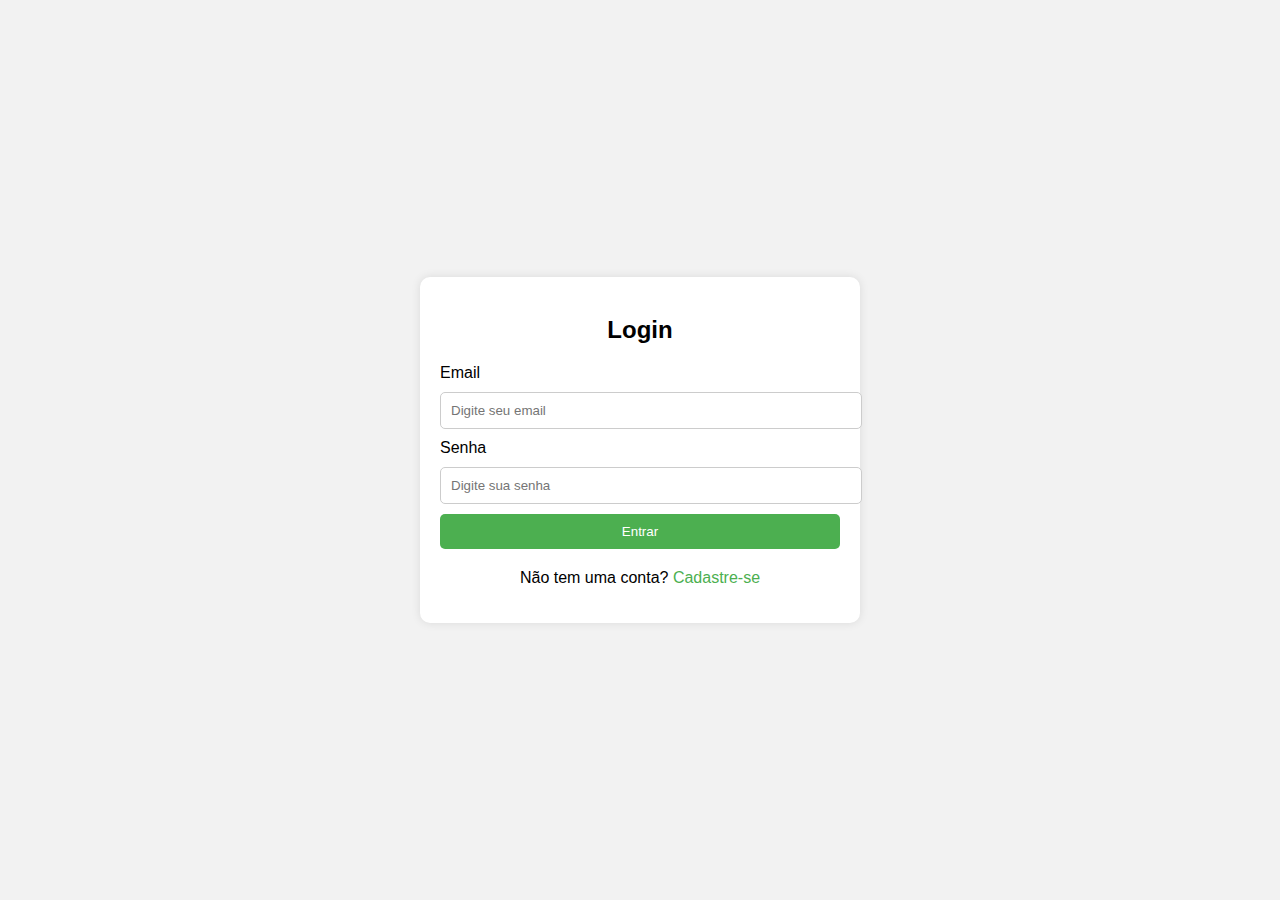
==== telaLogin/index.html @ 9f5f006c "First Version" ====
<!DOCTYPE html>
<html lang="pt-br">
<head>
    <meta charset="UTF-8">
    <meta name="viewport" content="width=device-width, initial-scale=1.0">
    <title>Página de Login</title>
    <link rel="stylesheet" href="login.css">
</head>
<body>
    <div class="login-container">
        <h2>Login</h2>
        <form id="loginForm">
            <label for="email">Email</label>
            <input type="email" id="email" placeholder="Digite seu email" required>
            
            <label for="password">Senha</label>
            <input type="password" id="password" placeholder="Digite sua senha" required>
            
            <button type="submit">Entrar</button>
        </form>
        <div class="register-link">
            <p>Não tem uma conta? <a href="/telaCadastro/cadastro.html">Cadastre-se</a></p>
        </div>
        <p id="error-message" class="error-message"></p>
    </div>

    <script src="login.js"></script>
</body>
</html>
---- telaLogin/login.css ----
body {
    font-family: Arial, sans-serif;
    background-color: #f2f2f2;
    margin: 0;
    padding: 0;
    display: flex;
    justify-content: center;
    align-items: center;
    height: 100vh;
}

.login-container {
    background-color: white;
    padding: 20px;
    border-radius: 10px;
    box-shadow: 0 0 10px rgba(0, 0, 0, 0.1);
    max-width: 400px;
    width: 100%;
}

.login-container h2 {
    text-align: center;
    margin-bottom: 20px;
}

.login-container input[type="email"],
.login-container input[type="password"] {
    width: 100%;
    padding: 10px;
    margin: 10px 0;
    border: 1px solid #ccc;
    border-radius: 5px;
}

.login-container button {
    width: 100%;
    padding: 10px;
    background-color: #4CAF50;
    color: white;
    border: none;
    border-radius: 5px;
    cursor: pointer;
}

.login-container button:hover {
    background-color: #45a049;
}

.register-link {
    display: block;
    text-align: center;
    margin-top: 20px;
}

.register-link a {
    color: #4CAF50;
    text-decoration: none;
}

.register-link a:hover {
    text-decoration: underline;
}
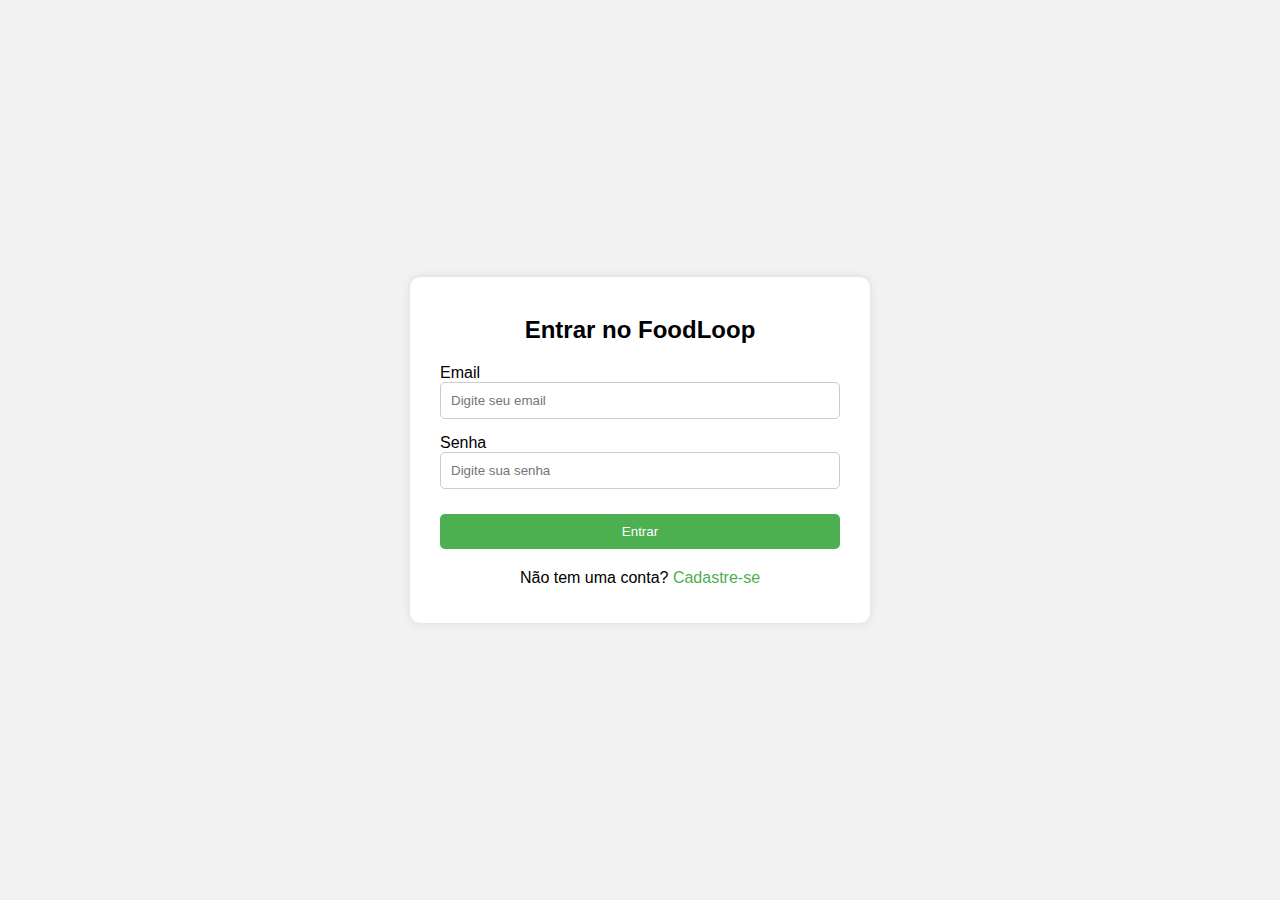
==== commit fd36659c: "Modificações no design e alinhamento das palavras" ====
--- a/telaLogin/index.html
+++ b/telaLogin/index.html
@@ -8,7 +8,7 @@
 </head>
 <body>
     <div class="login-container">
-        <h2>Login</h2>
+        <h2>Entrar no FoodLoop</h2>
         <form id="loginForm">
             <label for="email">Email</label>
             <input type="email" id="email" placeholder="Digite seu email" required>
--- a/telaLogin/login.css
+++ b/telaLogin/login.css
@@ -11,7 +11,7 @@
 
 .login-container {
     background-color: white;
-    padding: 20px;
+    padding: 20px 30px;
     border-radius: 10px;
     box-shadow: 0 0 10px rgba(0, 0, 0, 0.1);
     max-width: 400px;
@@ -25,21 +25,25 @@
 
 .login-container input[type="email"],
 .login-container input[type="password"] {
-    width: 100%;
+    width: 100%; /* Garante que ocupe 100% da largura do container */
     padding: 10px;
-    margin: 10px 0;
+    margin-bottom: 15px; /* Ajusta o espaçamento inferior */
     border: 1px solid #ccc;
     border-radius: 5px;
+    box-sizing: border-box; /* Inclui o padding e a borda no cálculo de largura */
 }
 
 .login-container button {
-    width: 100%;
+    width: 100%; /* Garante que o botão ocupe toda a largura do container */
     padding: 10px;
     background-color: #4CAF50;
     color: white;
     border: none;
     border-radius: 5px;
     cursor: pointer;
+    text-align: center;
+    margin-top: 10px; /* Adiciona um pequeno espaçamento acima do botão */
+    box-sizing: border-box;
 }
 
 .login-container button:hover {
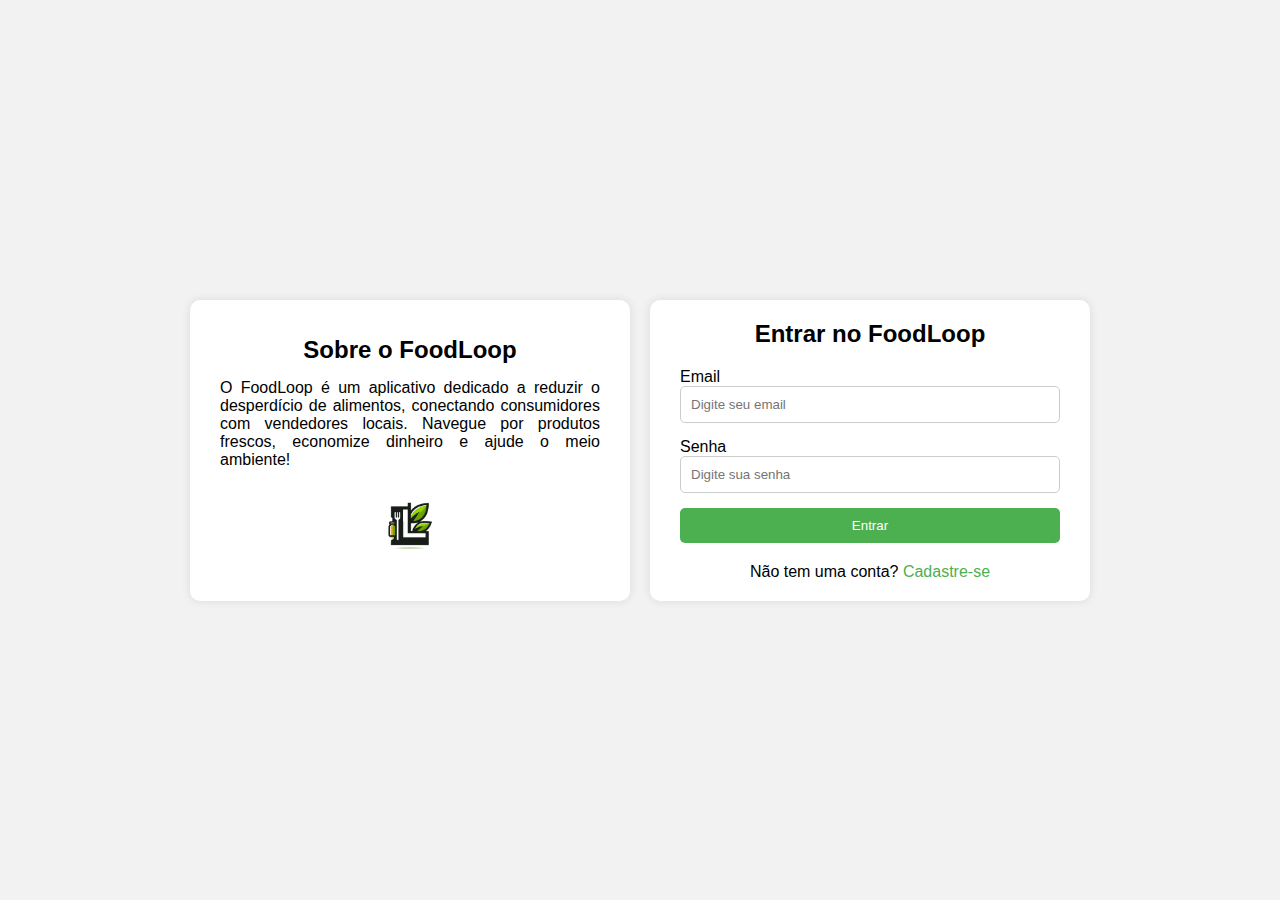
==== commit c3009f9a: "Adição de logo e texto sobre nós" ====
--- a/telaLogin/index.html
+++ b/telaLogin/index.html
@@ -3,27 +3,36 @@
 <head>
     <meta charset="UTF-8">
     <meta name="viewport" content="width=device-width, initial-scale=1.0">
-    <title>Página de Login</title>
+    <title>FoodLoop - Login</title>
+    <link rel="icon" type="image/png" href="assets/favicon.png">
+    <link rel="icon" type="image/png" sizes="64x64" href="../fotos/FoodLoop Logo 2.png">
     <link rel="stylesheet" href="login.css">
 </head>
 <body>
-    <div class="login-container">
-        <h2>Entrar no FoodLoop</h2>
-        <form id="loginForm">
-            <label for="email">Email</label>
-            <input type="email" id="email" placeholder="Digite seu email" required>
-            
-            <label for="password">Senha</label>
-            <input type="password" id="password" placeholder="Digite sua senha" required>
-            
-            <button type="submit">Entrar</button>
-        </form>
-        <div class="register-link">
-            <p>Não tem uma conta? <a href="/telaCadastro/cadastro.html">Cadastre-se</a></p>
+    <div class="container">
+        <div class="info-container">
+            <h2>Sobre o FoodLoop</h2>
+            <p>O FoodLoop é um aplicativo dedicado a reduzir o desperdício de alimentos, conectando consumidores com vendedores locais. Navegue por produtos frescos, economize dinheiro e ajude o meio ambiente!</p>
+            <img src="../fotos/FoodLoop Logo 2.png" alt="Logo do FoodLoop" class="logo">
         </div>
-        <p id="error-message" class="error-message"></p>
+        
+        <div class="login-container">
+            <h2>Entrar no FoodLoop</h2>
+            <form id="loginForm">
+                <label for="email">Email</label>
+                <input type="email" id="email" placeholder="Digite seu email" required>
+                
+                <label for="password">Senha</label>
+                <input type="password" id="password" placeholder="Digite sua senha" required>
+                
+                <button type="submit">Entrar</button>
+            </form>
+            <div class="register-link">
+                <p>Não tem uma conta? <a href="/telaCadastro/cadastro.html">Cadastre-se</a></p>
+            </div>
+            <p id="error-message" class="error-message"></p>
+        </div>
     </div>
-
     <script src="login.js"></script>
 </body>
 </html>
--- a/telaLogin/login.css
+++ b/telaLogin/login.css
@@ -1,21 +1,53 @@
+/* Reset básico */
+* {
+    box-sizing: border-box;
+    margin: 0;
+    padding: 0;
+}
+
 body {
     font-family: Arial, sans-serif;
     background-color: #f2f2f2;
-    margin: 0;
-    padding: 0;
     display: flex;
     justify-content: center;
     align-items: center;
     height: 100vh;
 }
 
-.login-container {
+.container {
+    display: flex;
+    flex-direction: row;
+    gap: 20px;
+    width: 90%;
+    max-width: 900px;
+}
+
+/* Login e Informações sobre o site */
+.login-container, .info-container {
     background-color: white;
     padding: 20px 30px;
     border-radius: 10px;
     box-shadow: 0 0 10px rgba(0, 0, 0, 0.1);
-    max-width: 400px;
-    width: 100%;
+    flex: 1;
+}
+
+/* Estilo para o conteúdo da info-container */
+.info-container {
+    display: flex;
+    flex-direction: column;
+    justify-content: center;
+    text-align: justify;
+}
+
+.info-container h2 {
+    margin-bottom: 15px;
+    text-align: center;
+}
+
+.info-container .logo {
+    display: block;
+    margin: 15px auto 0;
+    max-width: 80px;
 }
 
 .login-container h2 {
@@ -25,25 +57,21 @@
 
 .login-container input[type="email"],
 .login-container input[type="password"] {
-    width: 100%; /* Garante que ocupe 100% da largura do container */
+    width: 100%;
     padding: 10px;
-    margin-bottom: 15px; /* Ajusta o espaçamento inferior */
+    margin-bottom: 15px;
     border: 1px solid #ccc;
     border-radius: 5px;
-    box-sizing: border-box; /* Inclui o padding e a borda no cálculo de largura */
 }
 
 .login-container button {
-    width: 100%; /* Garante que o botão ocupe toda a largura do container */
+    width: 100%;
     padding: 10px;
     background-color: #4CAF50;
     color: white;
     border: none;
     border-radius: 5px;
     cursor: pointer;
-    text-align: center;
-    margin-top: 10px; /* Adiciona um pequeno espaçamento acima do botão */
-    box-sizing: border-box;
 }
 
 .login-container button:hover {
@@ -64,3 +92,11 @@
 .register-link a:hover {
     text-decoration: underline;
 }
+
+/* Responsividade */
+@media (max-width: 768px) {
+    .container {
+        flex-direction: column;
+        align-items: center;
+    }
+}
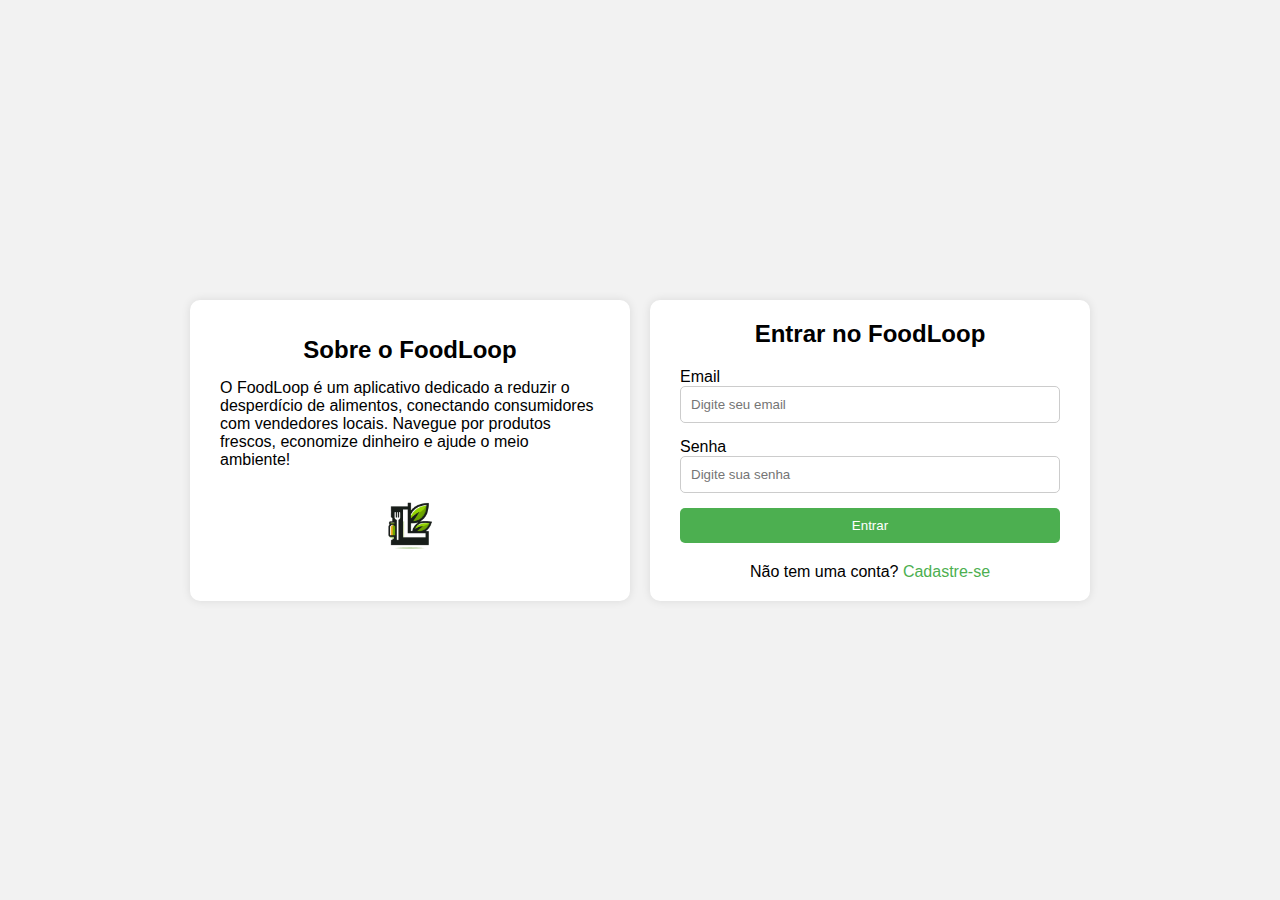
==== commit 43006558: "correcao de bugs, adicao de novas funcoes" ====
--- a/telaLogin/index.html
+++ b/telaLogin/index.html
@@ -4,9 +4,118 @@
     <meta charset="UTF-8">
     <meta name="viewport" content="width=device-width, initial-scale=1.0">
     <title>FoodLoop - Login</title>
-    <link rel="icon" type="image/png" href="assets/favicon.png">
     <link rel="icon" type="image/png" sizes="64x64" href="../fotos/FoodLoop Logo 2.png">
-    <link rel="stylesheet" href="login.css">
+    <style>
+        /* Reset básico */
+        * {
+            box-sizing: border-box;
+            margin: 0;
+            padding: 0;
+        }
+
+        body {
+            font-family: Arial, sans-serif;
+            background-color: #f2f2f2;
+            display: flex;
+            justify-content: center;
+            align-items: center;
+            height: 100vh;
+        }
+
+        .container {
+            display: flex;
+            flex-direction: row;
+            gap: 20px;
+            width: 90%;
+            max-width: 900px;
+        }
+
+        /* Login e Informações sobre o site */
+        .login-container, .info-container {
+            background-color: white;
+            padding: 20px 30px;
+            border-radius: 10px;
+            box-shadow: 0 0 10px rgba(0, 0, 0, 0.1);
+            flex: 1;
+        }
+
+        /* Estilo para o conteúdo da info-container */
+        .info-container {
+            display: flex;
+            flex-direction: column;
+            justify-content: center;
+            text-align: left;
+        }
+
+        .info-container h2 {
+            margin-bottom: 15px;
+            text-align: center;
+        }
+
+        .info-container .logo {
+            display: block;
+            margin: 15px auto 0;
+            max-width: 80px;
+        }
+
+        .login-container h2 {
+            text-align: center;
+            margin-bottom: 20px;
+        }
+
+        .login-container input[type="email"],
+        .login-container input[type="password"] {
+            width: 100%;
+            padding: 10px;
+            margin-bottom: 15px;
+            border: 1px solid #ccc;
+            border-radius: 5px;
+        }
+
+        .login-container button {
+            width: 100%;
+            padding: 10px;
+            background-color: #4CAF50;
+            color: white;
+            border: none;
+            border-radius: 5px;
+            cursor: pointer;
+        }
+
+        .login-container button:hover {
+            background-color: #45a049;
+        }
+
+        .register-link {
+            display: block;
+            text-align: center;
+            margin-top: 20px;
+        }
+
+        .register-link a {
+            color: #4CAF50;
+            text-decoration: none;
+        }
+
+        .register-link a:hover {
+            text-decoration: underline;
+        }
+
+        .error-message {
+            color: red;
+            text-align: center;
+            margin-top: 10px;
+            display: none;
+        }
+
+        /* Responsividade */
+        @media (max-width: 768px) {
+            .container {
+                flex-direction: column;
+                align-items: center;
+            }
+        }
+    </style>
 </head>
 <body>
     <div class="container">
@@ -15,7 +124,7 @@
             <p>O FoodLoop é um aplicativo dedicado a reduzir o desperdício de alimentos, conectando consumidores com vendedores locais. Navegue por produtos frescos, economize dinheiro e ajude o meio ambiente!</p>
             <img src="../fotos/FoodLoop Logo 2.png" alt="Logo do FoodLoop" class="logo">
         </div>
-        
+
         <div class="login-container">
             <h2>Entrar no FoodLoop</h2>
             <form id="loginForm">
@@ -33,6 +142,28 @@
             <p id="error-message" class="error-message"></p>
         </div>
     </div>
-    <script src="login.js"></script>
+    <script>
+        // Dados estáticos para email e senha predefinidos
+        const predefinedEmail = "admin@exemplo.com";
+        const predefinedPassword = "admin123";
+
+        document.getElementById('loginForm').addEventListener('submit', function(event) {
+            event.preventDefault(); // Previne o comportamento padrão do form
+
+            const email = document.getElementById('email').value;
+            const password = document.getElementById('password').value;
+            const errorMessage = document.getElementById('error-message');
+
+            // Verifica se o email e senha estão corretos
+            if (email === predefinedEmail && password === predefinedPassword) {
+                // Redireciona para a página inicial se o login for bem-sucedido
+                window.location.href = "/paginaInicial/paginaInicial.html";
+            } else {
+                // Exibe mensagem de erro se os dados estiverem incorretos
+                errorMessage.textContent = "Email ou senha incorretos!";
+                errorMessage.style.display = 'block';
+            }
+        });
+    </script>
 </body>
 </html>
